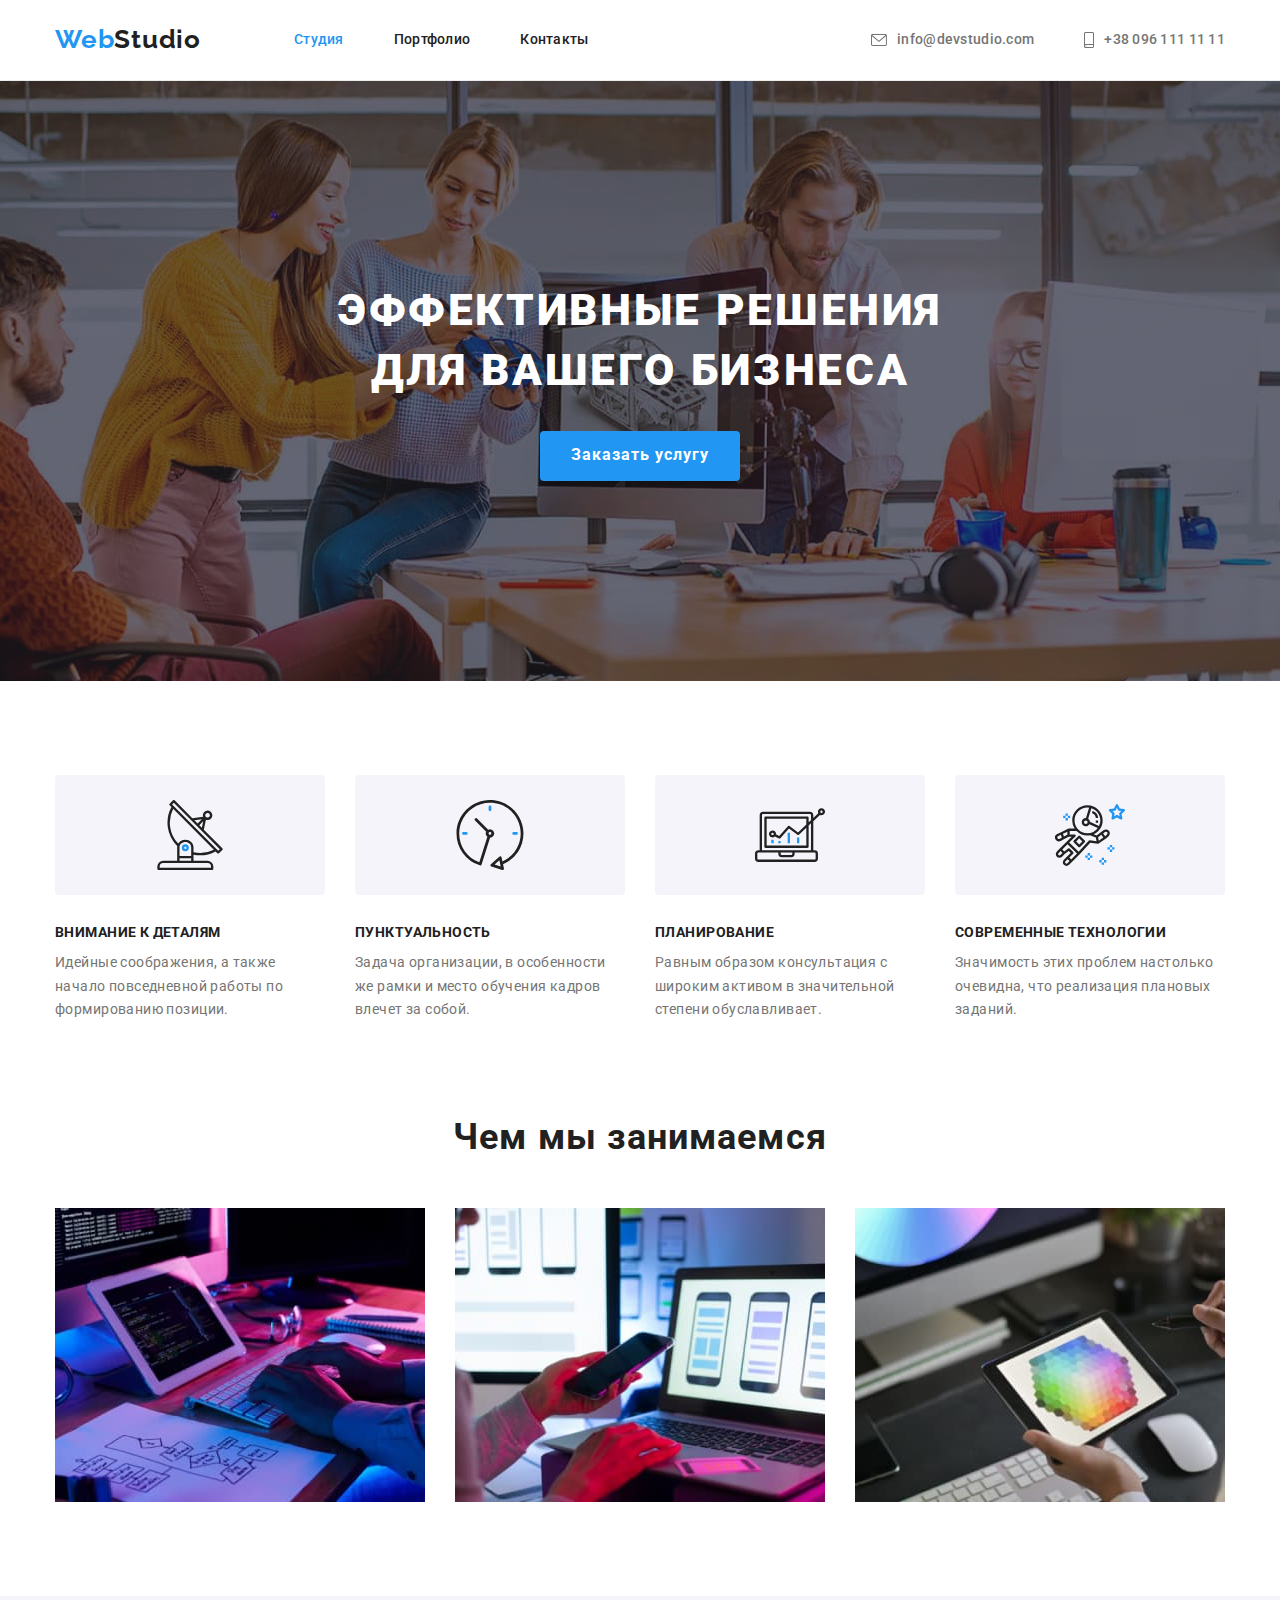
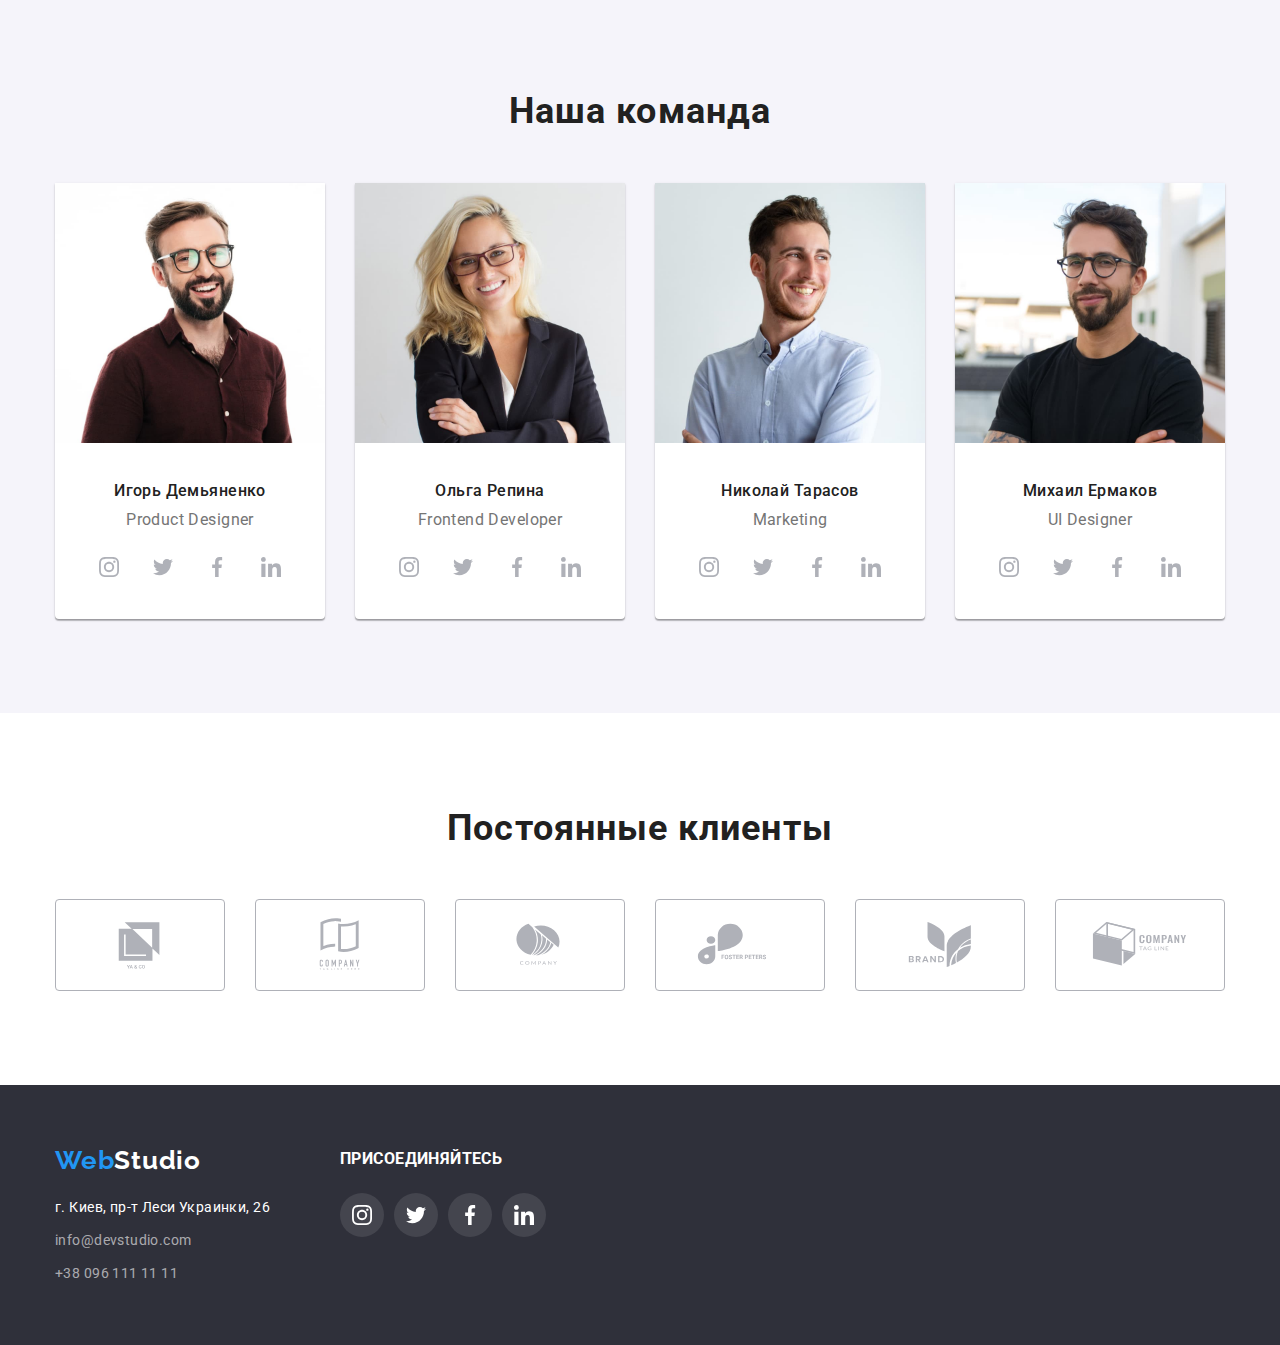
==== index.html @ bc3c6895 "Добавляет файлы ДЗ4" ====
<!DOCTYPE html>
<html lang="ru">
<head>
    <meta charset="UTF-8">
    <meta http-equiv="X-UA-Compatible" content="IE=edge">
    <meta name="viewport" content="width=device-width, initial-scale=1.0">
    <title>Студия</title>
    <link rel="preconnect" href="https://fonts.gstatic.com">
    <link href="https://fonts.googleapis.com/css2?family=Raleway:wght@700&family=Roboto:wght@400;500;700;900&display=swap" rel="stylesheet">
    <link rel="stylesheet" href="https://cdnjs.cloudflare.com/ajax/libs/modern-normalize/1.0.0/modern-normalize.css">
    <link rel="stylesheet" href="./css/styles.css" />
</head>
<body>
<header class="header">   
    <div class="container">
        <nav class="navigation">
            <a class="logo" href="./index.html" lang="en"><span class="accent-logo">Web</span>Studio</a>
             <ul class="list site-nav">
            <li class="site-nav-item"><a class="link nav-item current" href="./index.html">Студия</a></li>
            <li class="site-nav-item"><a class="link nav-item" href="./portfolio.html">Портфолио</a></li>
            <li class="site-nav-item"><a class="link nav-item" href="">Контакты</a></li>
        </ul>
        </nav>
        <ul class="list contacts">
            <li class="contacts-item">
                <svg class="contacts-icon" width="16" height="12">
                    <use href="./images/icons.svg#icon-envelope"></use>
                </svg>
                <a class="link" href="mailto:info@devstudio.com">info@devstudio.com</a></li>
            <li class="contacts-item">
                <svg class="contacts-icon" width="10" height="16">
                    <use href="./images/icons.svg#icon-smartphone"></use>
                </svg>
                <a class="link" href="tel:+380961111111">+38 096 111 11 11</a></li>
        </ul>
    </div>
  
</header>
<main>
<section class="hero">
    <div class="container">
        <h1 class="hero-title">Эффективные решения для вашего бизнеса</h1>
        <button type="button" class="button">Заказать услугу</button>
    </div>
  </section>
<section class="section features">
    <div class="container">
        <h2 class="section-title hidden">Преимущества</h2>
    <ul class="list">
        <li class="features-list-item">
            <div class="feature-pic">
                <svg width="70" height="70">
                    <use href="./images/icons.svg#icon-antenna-1"></use>
        
                </svg>
                </div>
            <h3 class="title">Внимание к деталям</h3>
            <p class="description">Идейные соображения, а также начало повседневной работы по формированию позиции.</p>
        </li>
        <li class="features-list-item">
            <div class="feature-pic">
                <svg width="70" height="70">
                    <use href="./images/icons.svg#icon-clock-1"></use>
        
                </svg>
                </div>
            <h3 class="title">Пунктуальность</h3>
            <p class="description">Задача организации, в особенности же рамки и место обучения кадров влечет за собой.</p>
        </li>
        <li class="features-list-item">
            <div class="feature-pic">
                <svg width="70" height="70">
                    <use href="./images/icons.svg#icon-diagram-1"></use>
        
                </svg>
                </div>
            <h3 class="title">Планирование</h3>
            <p class="description">Равным образом консультация с широким активом в значительной степени обуславливает.</p>
        </li>
        <li class="features-list-item">
            <div class="feature-pic">
                <svg width="70" height="70">
                    <use href="./images/icons.svg#icon-astronaut-1"></use>
        
                </svg>
                </div>
            <h3 class="title">Современные технологии</h3>
            <p class="description">Значимость этих проблем настолько очевидна, что реализация плановых заданий.</p>
        </li>
    </ul>
    </div>
</section>
<section class="section work">
   <div class="container">
    <h2 class="section-title centered">Чем мы занимаемся</h2>
    <ul class="list">
        <li class="list-item"><img class="working-pic" src="./images/img1.jpg" alt="Рабочий процесс" width="370" height="294"></li>
        <li class="list-item"><img class="working-pic" src="./images/img2.jpg" alt="Рабочий процесс" width="370" height="294"></li>
        <li class="list-item"><img class="working-pic" src="./images/img3.jpg" alt="Рабочий процесс" width="370" height="294"></li>
    </ul>
   </div>
</section>
<section class="section team">
    <div class="container">
        <h2 class="section-title centered">Наша команда</h2>
    <ul class="list team-items">
        <li class="team-item">
            <img class="team-item-pic" src="./images/our-team/ihor-demyanenko.jpg" alt="фото сотрудника" width="270" height="260"> 
            <h3 class="title">Игорь Демьяненко</h3>
            <p class="specialty" lang="en">Product Designer</p> 
            <div class="social-links">
                <a class="link social-link" href="" target="_blank" rel="noopener, noreferer">
                   <svg class="social-icon" width="20" height="20">
                       <use href="./images/icons.svg#icon-instagram-2"></use>
                   </svg>
                </a>
                <a class="link social-link" href="" target="_blank" rel="noopener, noreferer">
                    <svg class="social-icon" width="20" height="20">
                        <use href="./images/icons.svg#icon-twitter-1"></use>
                    </svg>
                 </a>
                 <a class="link social-link" href="" target="_blank" rel="noopener, noreferer">
                    <svg class="social-icon" width="20" height="20">
                        <use href="./images/icons.svg#icon-facebook-1"></use>
                    </svg>
                 </a>
                 <a class="link social-link" href="" target="_blank" rel="noopener, noreferer">
                    <svg class="social-icon" width="20" height="20">
                        <use href="./images/icons.svg#icon-linkedin-1"></use>
                    </svg>
                 </a>
            </div>
        </li>
        <li class="team-item">
            <img class="team-item-pic" src="./images/our-team/olga-repina.jpg" alt="фото сотрудника" width="270" height="260"> 
            <h3 class="title">Ольга Репина</h3> 
            <p class="specialty" lang="en">Frontend Developer</p> 
            <div class="social-links">
                <a class="link social-link" href="" target="_blank" rel="noopener, noreferer">
                   <svg class="social-icon" width="20" height="20">
                       <use href="./images/icons.svg#icon-instagram-2"></use>
                   </svg>
                </a>
                <a class="link social-link" href="" target="_blank" rel="noopener, noreferer">
                    <svg class="social-icon" width="20" height="20">
                        <use href="./images/icons.svg#icon-twitter-1"></use>
                    </svg>
                 </a>
                 <a class="link social-link" href="" target="_blank" rel="noopener, noreferer">
                    <svg class="social-icon" width="20" height="20">
                        <use href="./images/icons.svg#icon-facebook-1"></use>
                    </svg>
                 </a>
                 <a class="link social-link" href="" target="_blank" rel="noopener, noreferer">
                    <svg class="social-icon" width="20" height="20">
                        <use href="./images/icons.svg#icon-linkedin-1"></use>
                    </svg>
                 </a>
            </div>
        </li>
        <li class="team-item">
            <img class="team-item-pic" src="./images/our-team/nikolay-tarasov.jpg" alt="фото сотрудника" width="270" height="260">
            <h3 class="title">Николай Тарасов</h3>
            <p class="specialty" lang="en">Marketing</p> 
            <div class="social-links">
                <a class="link social-link" href="" target="_blank" rel="noopener, noreferer">
                   <svg class="social-icon" width="20" height="20">
                       <use href="./images/icons.svg#icon-instagram-2"></use>
                   </svg>
                </a>
                <a class="link social-link" href="" target="_blank" rel="noopener, noreferer">
                    <svg class="social-icon" width="20" height="20">
                        <use href="./images/icons.svg#icon-twitter-1"></use>
                    </svg>
                 </a>
                 <a class="link social-link" href="" target="_blank" rel="noopener, noreferer">
                    <svg class="social-icon" width="20" height="20">
                        <use href="./images/icons.svg#icon-facebook-1"></use>
                    </svg>
                 </a>
                 <a class="link social-link" href="" target="_blank" rel="noopener, noreferer">
                    <svg class="social-icon" width="20" height="20">
                        <use href="./images/icons.svg#icon-linkedin-1"></use>
                    </svg>
                 </a>
            </div>
        </li>
        <li class="team-item">
            <img class="team-item-pic" src="./images/our-team/mihail-yermakov.jpg" alt="фото сотрудника" width="270">
            <h3 class="title">Михаил Ермаков</h3>
            <p class="specialty" lang="en">UI Designer</p> 
            <div class="social-links">
                <a class="link social-link" href="" target="_blank" rel="noopener, noreferer">
                   <svg class="social-icon" width="20" height="20">
                       <use href="./images/icons.svg#icon-instagram-2"></use>
                   </svg>
                </a>
                <a class="link social-link" href="" target="_blank" rel="noopener, noreferer">
                    <svg class="social-icon" width="20" height="20">
                        <use href="./images/icons.svg#icon-twitter-1"></use>
                    </svg>
                 </a>
                 <a class="link social-link" href="" target="_blank" rel="noopener, noreferer">
                    <svg class="social-icon" width="20" height="20">
                        <use href="./images/icons.svg#icon-facebook-1"></use>
                    </svg>
                 </a>
                 <a class="link social-link" href="" target="_blank" rel="noopener, noreferer">
                    <svg class="social-icon" width="20" height="20">
                        <use href="./images/icons.svg#icon-linkedin-1"></use>
                    </svg>
                 </a>
            </div>
        </li>
    </ul>
    </div>
</section>

<section class="section clients">
    <div class="container">
        <h2 class="section-title centered">Постоянные клиенты</h2>
        <ul class="list clients">
            <li class="client-list-item">
                <a class="link client-link" href="" target="_blank" rel="noopener, noreferer">
                    <svg class="client-icon" width="106" height="60">
                        <use href="./images/icons.svg#icon-Logo-1"></use>
                    </svg>
                </a>
            </li>
            <li class="client-list-item">
                <a class="link client-link" href="" target="_blank" rel="noopener, noreferer">
                    <svg class="client-icon"  width="106" height="60">
                        <use href="./images/icons.svg#icon-Logo-2"></use>
                    </svg>
                </a>
            </li>
            <li class="client-list-item">
                <a class="link client-link" href="" target="_blank" rel="noopener, noreferer">
                    <svg class="client-icon"  width="106" height="60">
                        <use href="./images/icons.svg#icon-Logo-3"></use>
                    </svg>
                </a>
            </li>
            <li class="client-list-item">
                <a class="link client-link" href="" target="_blank" rel="noopener, noreferer">
                    <svg class="client-icon"  width="106" height="60">
                        <use href="./images/icons.svg#icon-Logo-4"></use>
                    </svg>
                </a>
            </li>
            <li class="client-list-item">
                <a class="link client-link" href="" target="_blank" rel="noopener, noreferer">
                    <svg class="client-icon"  width="106" height="60">
                        <use href="./images/icons.svg#icon-Logo-5"></use>
                    </svg>
                </a>
            </li>
            <li class="client-list-item">
                <a class="link client-link" href="" target="_blank" rel="noopener, noreferer">
                    <svg class="client-icon"  width="106" height="60">
                        <use href="./images/icons.svg#icon-Logo-6"></use>
                    </svg>
                </a>
            </li>

        </ul>

    </div>
</section>

</main>
<footer class="footer">
    
<div class="container">
    <div class="footer-flex">
    <div class="footer-contacts">
        <a class="logo alt-logo" href="./index.html" lang="en"><span class="accent-logo">Web</span>Studio</a>
    <address class="adress">
           
    <ul class="list">
        <li class="list-item">г. Киев, пр-т Леси Украинки, 26</li>
        <li class="transp list-item"><a class="link" href="mailto:info@devstudio.com">info@devstudio.com</a></li>
        <li class="transp list-item"><a class="link" href="tel:+380961111111">+38 096 111 11 11</a></li>
    </ul>

    </address>
</div>
<div class="add">
  <h3 class="title">присоединяйтесь</h3> 
  <div class="social-links">
  <a class="link social-link" href="" target="_blank" rel="noopener, noreferer">
    <svg class="social-icon" width="20" height="20">
        <use href="./images/icons.svg#icon-instagram-2"></use>
    </svg>
 </a>
 <a class="link social-link" href="" target="_blank" rel="noopener, noreferer">
     <svg class="social-icon" width="20" height="20">
         <use href="./images/icons.svg#icon-twitter-1"></use>
     </svg>
  </a>
  <a class="link social-link" href="" target="_blank" rel="noopener, noreferer">
     <svg class="social-icon" width="20" height="20">
         <use href="./images/icons.svg#icon-facebook-1"></use>
     </svg>
  </a>
  <a class="link social-link" href="" target="_blank" rel="noopener, noreferer">
     <svg class="social-icon" width="20" height="20">
         <use href="./images/icons.svg#icon-linkedin-1"></use>
     </svg>
  </a> 
  </div>
</div>
</div>
</div>
   
</footer>
</body>
</html>
---- css/styles.css ----
:root {
  --main-text-color: #757575;
  --title-color: #212121;
  --accent-color: #2196f3;
  --alt-title-color: #ffffff;
  --alt-text-color: #ffffff;
  --transp-text-color: rgba(255, 255, 255, 0.6);

  --background-color: #ffffff;
  --second-background-color: #f5f4fa;
  --dark-background-color: #2f303a;
  --logo-color: #afb1b8;

  --main-font: "Roboto", sans-serif;
  --logo-font: "Raleway", sans-serif;
}

html {
  box-sizing: border-box;
}

*,
*::before,
*::after {
  box-sizing: inherit;
}

body {
  background: var(--background-color);
  font-family: var(--main-font);
  font-size: 14px;
  line-height: 1.71;
  letter-spacing: 0.03em;
  color: var(--main-text-color);
}

h1,
h2,
h3,
h4,
h5,
h6 {
  margin: 0;
  margin: 0;
}
ul {
  margin: 0;
  padding: 0;
}

p {
  padding: 0;
  margin: 0;
}

.link,
.logo {
  color: inherit;
  text-decoration: none;
}

.link:hover,
.link:focus {
  color: var(--accent-color);
}

.list {
  list-style: none;
}

.adress {
  font-style: inherit;
}

.container {
  width: 1200px;
  padding-left: 15px;
  padding-right: 15px;
  margin-left: auto;
  margin-right: auto;
}

.header .container {
  display: flex;
  align-items: center;
}

.navigation {
  display: flex;
  align-items: center;
}

.site-nav .site-nav-item:not(:last-child) {
  margin-right: 50px;
}

.contacts .contacts-item:not(:last-child) {
  margin-right: 50px;
}

.contacts .link {
  display: block;
  padding-top: 32px;
  padding-bottom: 32px;
}

.contacts-item {
  display: flex;
  align-items: center;
}
.contacts-item:hover,
.contacts-item:focus {
  color: var(--accent-color);
}

.contacts-icon {
  margin-right: 10px;
  fill: currentColor;
}

.list.site-nav {
  display: flex;
}

.nav-item {
  display: block;
  padding-top: 32px;
  padding-bottom: 32px;
  font-weight: 500;
  line-height: 1.14;
  letter-spacing: 0.02em;
  color: var(--title-color);
}

.current {
  color: var(--accent-color);
}

.header .contacts {
  display: flex;
  margin-left: auto;
  font-weight: 500;
  line-height: 1.14;
  letter-spacing: 0.02em;
}

.header {
  border-bottom: 1px solid #ececec;
}
/* LOGO */

.logo {
  font-family: var(--logo-font);
  font-weight: 700;
  font-size: 26px;
  line-height: 1.19;
  letter-spacing: 0.03em;
  color: var(--title-color);
}

.alt-logo {
  color: var(--alt-title-color);
}

.accent-logo {
  color: var(--accent-color);
}

.header .logo {
  margin-right: 93px;
  padding-top: 24px;
  padding-bottom: 25px;
}

/* HERO */
.hero {
  display: flex;
  justify-content: center;
  align-items: center;
  margin-right: auto;
  margin-left: auto;
  padding-top: 200px;
  padding-bottom: 200px;
  max-width: 1600px;
  background-color: var(--dark-background-color);
  background-image: linear-gradient(
      rgba(47, 48, 58, 0.4),
      rgba(47, 48, 58, 0.4)
    ),
    url(../images/hero.jpg);
  background-size: cover;
  background-position: center;
}
.hero .container {
  text-align: center;
}

.hero-title {
  font-weight: 900;
  font-size: 44px;
  line-height: 1.36;
  text-align: center;
  letter-spacing: 0.06em;
  text-transform: uppercase;

  color: var(--alt-title-color);

  width: 696px;
  margin-left: auto;
  margin-right: auto;
  margin-bottom: 30px;
}

.button {
  cursor: pointer;
  border-radius: 4px;
  border: none;
}

.hero .button {
  font-weight: 700;
  font-size: 16px;
  line-height: 1.9;

  text-align: center;
  letter-spacing: 0.06em;
  color: var(--alt-text-color);

  background: var(--accent-color);
  width: 200px;
  height: 50px;
  box-shadow: 0px 4px 4px rgba(0, 0, 0, 0.15);
}

/* section */

.section {
  padding-top: 94px;
  padding-bottom: 94px;
}

.section.features {
  padding-bottom: 0;
}

.section-title {
  font-size: 36px;
  line-height: 1.17;
  text-align: center;
  letter-spacing: 0.03em;

  color: var(--title-color);
}

.section-title.centered {
  text-align: center;
  margin-bottom: 50px;
}
/* features */

.features .list {
  display: flex;
}

.features-list-item {
  width: 270px;
}

.features-list-item:not(:last-child) {
  margin-right: 30px;
}

.feature-pic {
  display: flex;
  align-items: center;
  justify-content: center;
  margin-bottom: 30px;
  height: 120px;
  background: var(--second-background-color);
  border-radius: 4px;
}

.features .title {
  font-size: 14px;
  line-height: 1.14;
  text-transform: uppercase;
  color: var(--title-color);
  margin-bottom: 10px;
}

.hidden {
  position: absolute !important;
  clip: rect(1px 1px 1px 1px);
  clip: rect(1px, 1px, 1px, 1px);
  padding: 0 !important;
  border: 0 !important;
  height: 1px !important;
  width: 1px !important;
  overflow: hidden;
}

/* work */
.work .list {
  display: flex;
}

.work .list-item:not(:last-child) {
  margin-right: 30px;
}

.working-pic {
  display: block;
}

/* team */

.list.team-items {
  display: flex;
}

.team {
  background-color: var(--second-background-color);
}
.team-item {
  padding-bottom: 30px;
  background-color: var(--background-color);
  box-shadow: 0px 1px 3px rgba(0, 0, 0, 0.12), 0px 1px 1px rgba(0, 0, 0, 0.14),
    0px 2px 1px rgba(0, 0, 0, 0.2);
  border-radius: 0px 0px 4px 4px;
}

.team-item:not(:last-child) {
  margin-right: 30px;
}

.team-items .title {
  font-weight: 500;
  font-size: 16px;
  line-height: 1.19;
  text-align: center;
  color: var(--title-color);
  margin-bottom: 10px;
}
.team-item .team-item-pic {
  margin-bottom: 30px;
}

.specialty {
  font-size: 16px;
  line-height: 1.19;
  text-align: center;
  margin-bottom: 16px;
}

.social-links {
  display: flex;
  justify-content: center;
}

.social-link {
  display: flex;
  align-items: center;
  justify-content: center;
  width: 44px;
  height: 44px;
  border-radius: 50%;
  color: var(--logo-color);
}

.social-link:not(:last-child) {
  margin-right: 10px;
}

.social-link:hover,
.social-link:focus {
  background-color: var(--accent-color);
  color: var(--alt-text-color);
}

.social-icon {
  fill: currentColor;
}

/* clients */

.clients {
  display: flex;
}

.client-link {
  display: flex;
  justify-content: center;
  align-items: center;
  width: 170px;
  height: 92px;
  border: 1px solid var(--logo-color);
  border-radius: 4px;
  color: var(--logo-color);
}

.client-link:hover,
.client-link:focus {
  border-color: var(--accent-color);
}

.client-list-item:not(:last-child) {
  margin-right: 30px;
}

.client-icon {
  fill: currentColor;
}

/* portfolio */

.portfolio-menu {
  display: flex;
  justify-content: center;
  margin-bottom: 50px;
}

.portfolio .button {
  padding: 6px 22px;

  font-weight: 500;
  font-size: 16px;
  line-height: 1.62;
  text-align: center;
  letter-spacing: 0.03em;
  color: var(--title-color);

  background: var(--second-background-color);
  border-width: 0px;
  box-shadow: none;
}

.portfolio-menu-item:not(:last-child) {
  margin-right: 8px;
}

.portfolio .button:hover,
.portfolio .button:focus {
  color: var(--alt-text-color);
  background: var(--accent-color);
  box-shadow: 0px 3px 1px rgba(0, 0, 0, 0.1), 0px 1px 2px rgba(0, 0, 0, 0.08),
    0px 2px 2px rgba(0, 0, 0, 0.12);
  border-radius: 4px;
}

.list.portfolio-items {
  display: flex;
  flex-wrap: wrap;
}

.portfolio-item {
  margin-right: 30px;
  margin-bottom: 30px;
}

.portfolio-item:hover,
.portfolio-item:focus {
  box-shadow: 0px 1px 1px rgba(0, 0, 0, 0.12), 0px 4px 4px rgba(0, 0, 0, 0.06),
    1px 4px 6px rgba(0, 0, 0, 0.16);
}

.caption {
  padding: 20px 24px;
  border: 1px solid #eeeeee;
  border-top: transparent;
}

.portfolio-item:nth-child(3n) {
  margin-right: 0px;
}

.portfolio-item:nth-last-child(-n + 3) {
  margin-bottom: 0;
}

.portfolio-img {
  display: block;
}

.portfolio-items .title {
  display: block;
  margin-bottom: 4px;
  font-weight: 700;
  font-size: 18px;
  line-height: 2;
  letter-spacing: 0.06em;
  color: var(--title-color);
}

.portfolio-items .category {
  display: block;
  font-size: 16px;
  line-height: 1.87;
  color: var(--main-text-color);
}

/* footer */

.footer {
  background-color: var(--dark-background-color);
  padding-top: 60px;
  padding-bottom: 60px;
}
.footer .list {
  color: var(--alt-text-color);
}
.footer .logo {
  display: block;
  margin-bottom: 20px;
}

.footer .list-item {
  display: block;
}

.footer .list-item:not(:last-child) {
  margin-bottom: 9px;
}

.transp {
  color: var(--transp-text-color);
}

.footer-flex {
  display: flex;
}

.footer-contacts {
  margin-right: 70px;
}

.footer .title {
  text-transform: uppercase;
  color: var(--alt-title-color);
  margin-bottom: 20px;
}

.footer .social-link {
  background-color: rgba(255, 255, 255, 0.1);
  color: var(--alt-text-color);
}

.footer .social-link:hover {
  background-color: var(--accent-color);
}
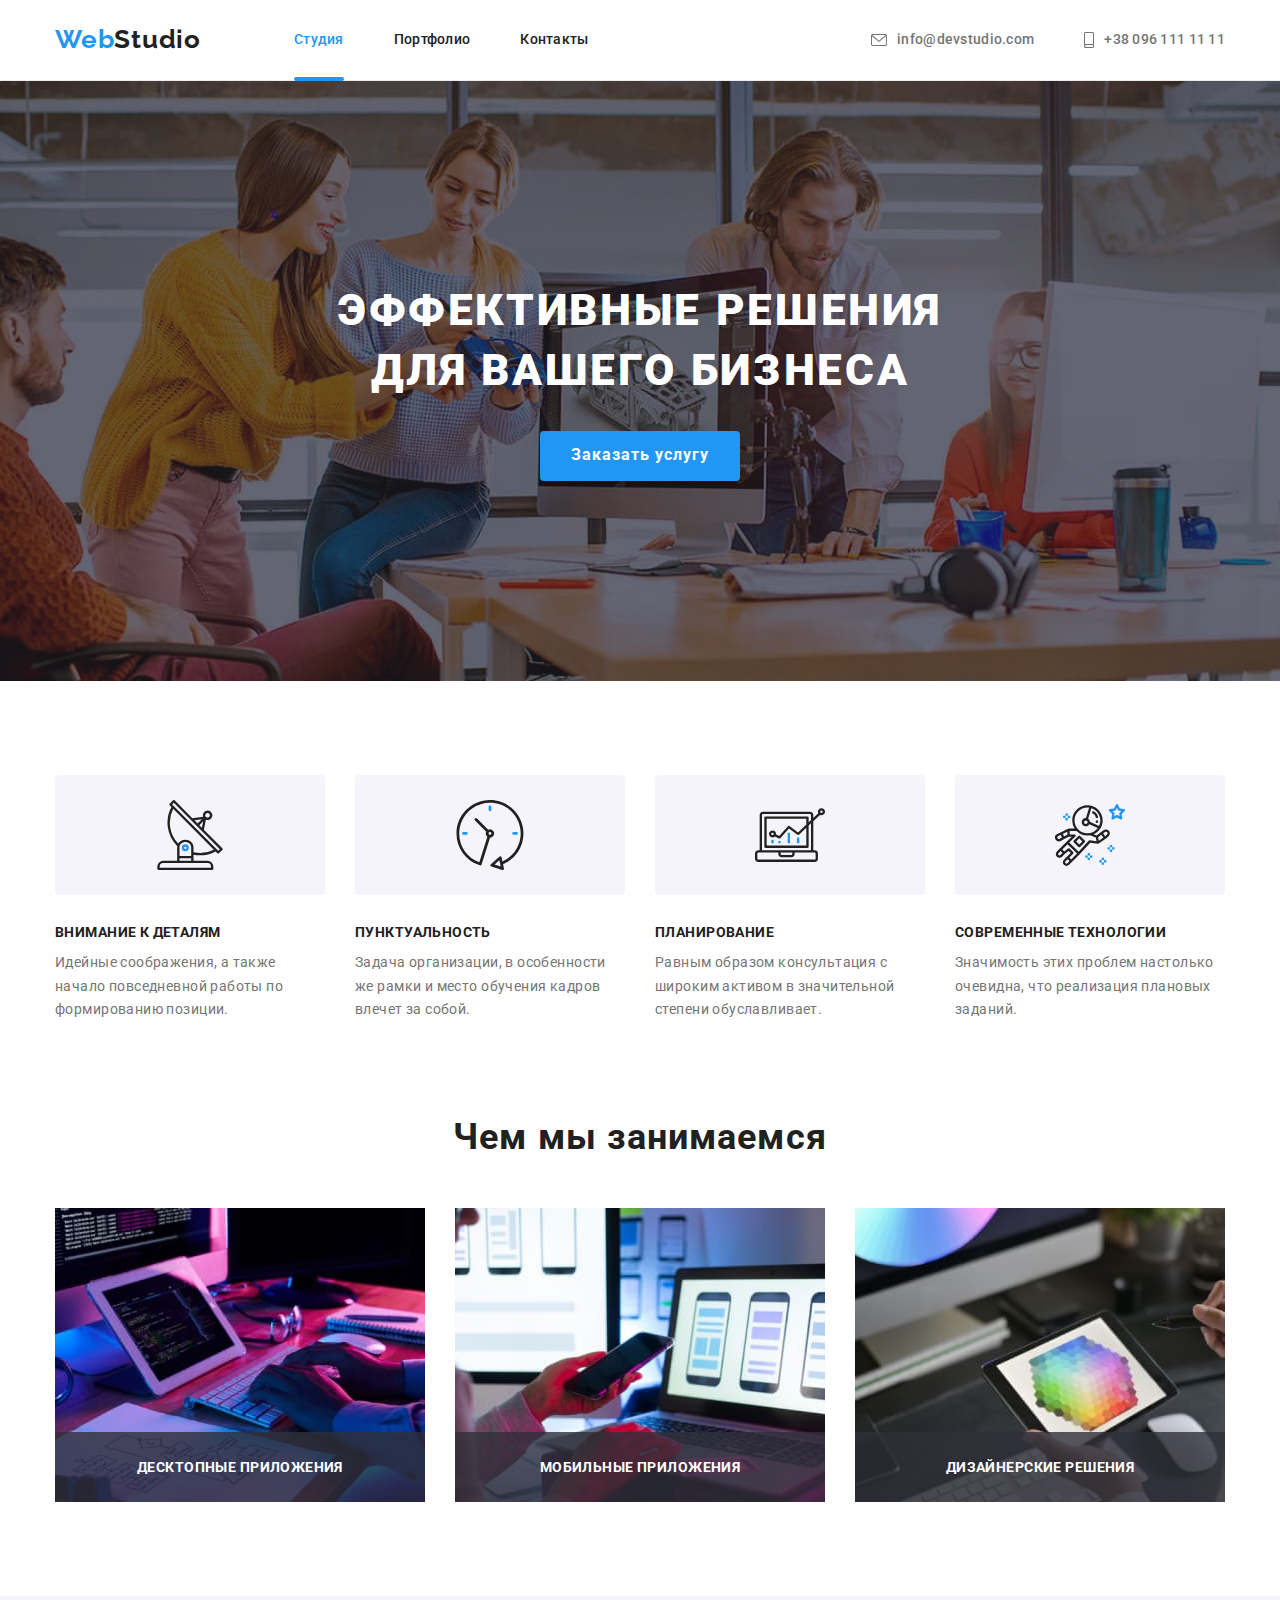
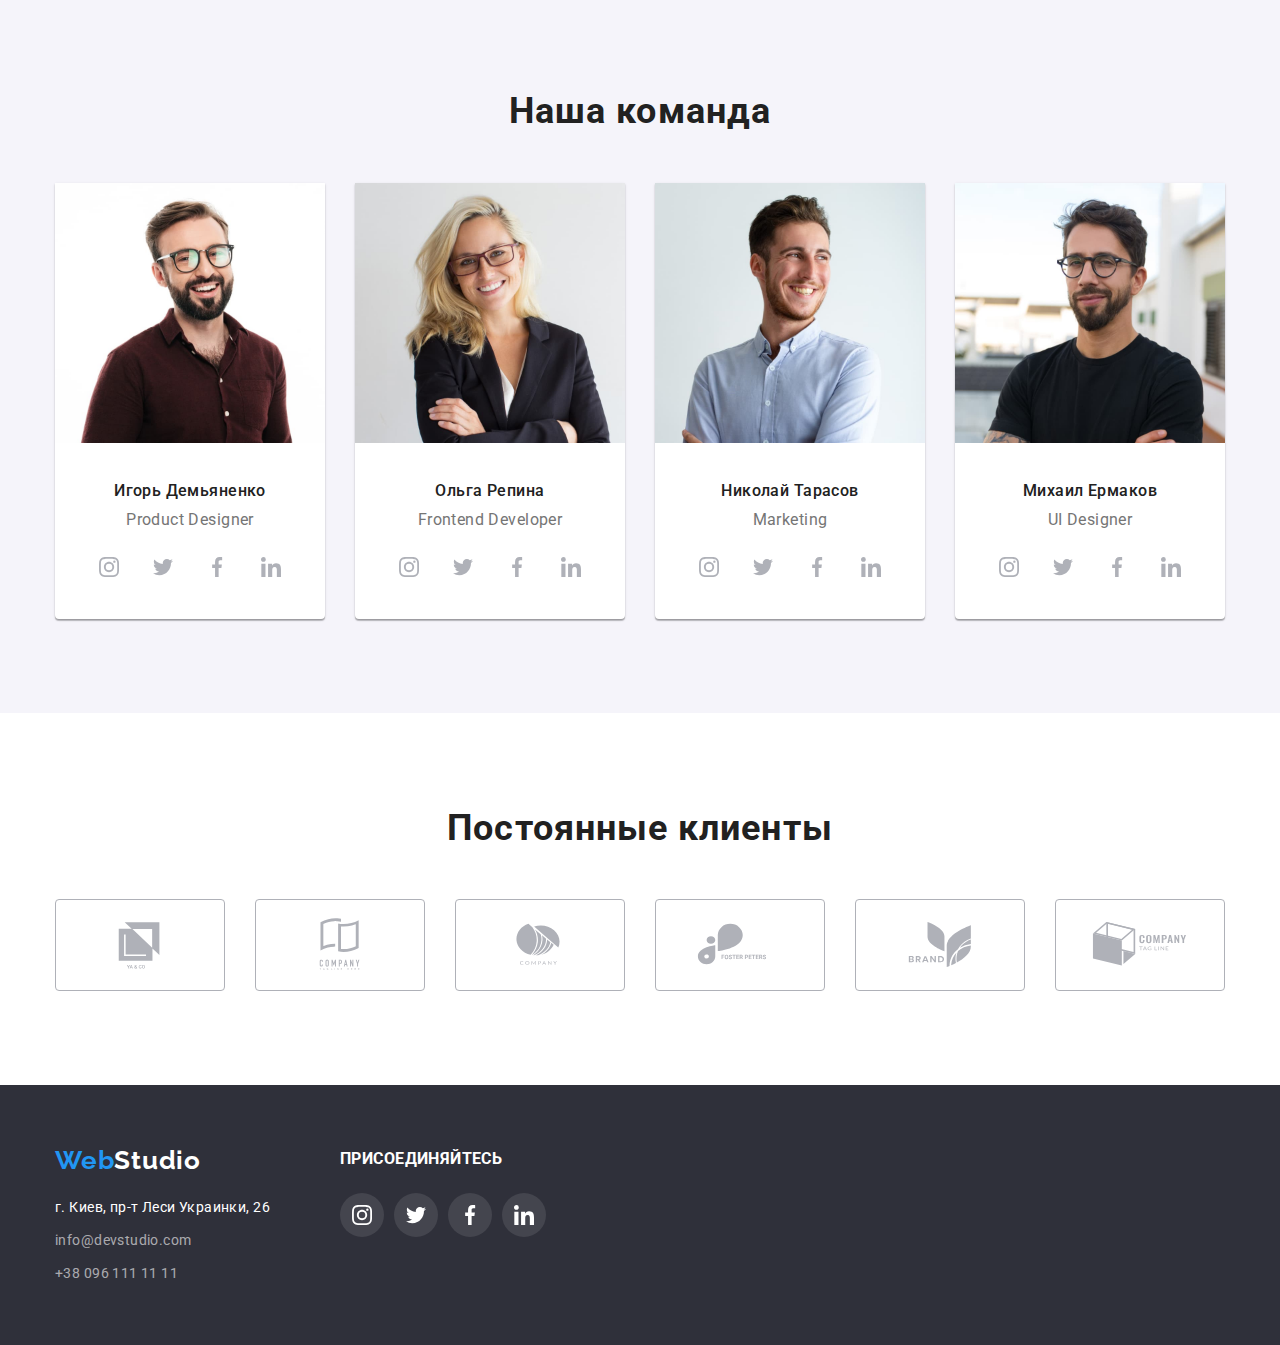
==== commit a8f1a716: "Добавляет позиционирование, переходы" ====
--- a/index.html
+++ b/index.html
@@ -40,7 +40,17 @@
 <section class="hero">
     <div class="container">
         <h1 class="hero-title">Эффективные решения для вашего бизнеса</h1>
-        <button type="button" class="button">Заказать услугу</button>
+        <button type="button" class="button" data-modal-open>Заказать услугу</button>
+    </div>
+    <div class="backdrop is-hidden" data-modal>
+        <div class="modal">
+            <button class="modal-close" data-modal-close>
+                <svg class="cross" width="11" height="11">
+                    <use href="./images/icons.svg#icon-cross"></use>
+                </svg>
+            </button>
+        </div>
+        
     </div>
   </section>
 <section class="section features">
@@ -94,9 +104,18 @@
    <div class="container">
     <h2 class="section-title centered">Чем мы занимаемся</h2>
     <ul class="list">
-        <li class="list-item"><img class="working-pic" src="./images/img1.jpg" alt="Рабочий процесс" width="370" height="294"></li>
-        <li class="list-item"><img class="working-pic" src="./images/img2.jpg" alt="Рабочий процесс" width="370" height="294"></li>
-        <li class="list-item"><img class="working-pic" src="./images/img3.jpg" alt="Рабочий процесс" width="370" height="294"></li>
+        <li class="list-item work-card">
+            <img class="working-pic" src="./images/img1.jpg" alt="Рабочий процесс" width="370" height="294">
+            <div class="overlay-work"><h3 class="work-description">Десктопные приложения</h3></div>
+        </li>
+        <li class="list-item work-card">
+            <img class="working-pic" src="./images/img2.jpg" alt="Рабочий процесс" width="370" height="294">
+            <div class="overlay-work"><h3 class="work-description">Мобильные приложения</h3></div>
+        </li>
+        <li class="list-item work-card">
+            <img class="working-pic" src="./images/img3.jpg" alt="Рабочий процесс" width="370" height="294">
+            <div class="overlay-work"><h3 class="work-description">Дизайнерские решения</h3></div>
+        </li>
     </ul>
    </div>
 </section>
@@ -314,5 +333,6 @@
 </div>
    
 </footer>
+<script src="./js/modal.js"></script>
 </body>
 </html>--- a/css/styles.css
+++ b/css/styles.css
@@ -59,6 +59,10 @@
   text-decoration: none;
 }
 
+.link {
+  transition: color 250ms cubic-bezier(0.4, 0, 0.2, 1);
+}
+
 .link:hover,
 .link:focus {
   color: var(--accent-color);
@@ -107,6 +111,7 @@
 .contacts-item {
   display: flex;
   align-items: center;
+  transition: color 250ms cubic-bezier(0.4, 0, 0.2, 1);
 }
 .contacts-item:hover,
 .contacts-item:focus {
@@ -134,6 +139,18 @@
 
 .current {
   color: var(--accent-color);
+  position: relative;
+}
+
+.current::after {
+  content: "";
+  display: block;
+  position: absolute;
+  bottom: -1.1px;
+  background-color: var(--accent-color);
+  width: 100%;
+  height: 4px;
+  border-radius: 2px;
 }
 
 .header .contacts {
@@ -311,8 +328,30 @@
 .working-pic {
   display: block;
 }
-
-/* team */
+.work-card {
+  position: relative;
+}
+.overlay-work {
+  position: absolute;
+  display: flex;
+  align-items: center;
+  justify-content: center;
+  bottom: 0;
+  width: 100%;
+  height: 70px;
+
+  /* text-align: center; */
+  background-color: rgba(47, 48, 58, 0.8);
+  color: var(--alt-title-color);
+}
+
+.work-description {
+  font-size: 14px;
+  line-height: 1.14;
+  text-transform: uppercase;
+}
+
+/* team*/
 
 .list.team-items {
   display: flex;
@@ -365,6 +404,8 @@
   height: 44px;
   border-radius: 50%;
   color: var(--logo-color);
+  transition: color 250ms cubic-bezier(0.4, 0, 0.2, 1),
+    background-color 250ms cubic-bezier(0.4, 0, 0.2, 1);
 }
 
 .social-link:not(:last-child) {
@@ -432,6 +473,9 @@
   background: var(--second-background-color);
   border-width: 0px;
   box-shadow: none;
+  transition-property: color, background-color, box-shadow;
+  transition-duration: 250ms;
+  transition-timing-function: cubic-bezier(0.4, 0, 0.2, 1);
 }
 
 .portfolio-menu-item:not(:last-child) {
@@ -455,6 +499,7 @@
 .portfolio-item {
   margin-right: 30px;
   margin-bottom: 30px;
+  transition: box-shadow 250ms cubic-bezier(0.4, 0, 0.2, 1);
 }
 
 .portfolio-item:hover,
@@ -498,6 +543,36 @@
   color: var(--main-text-color);
 }
 
+.portfolio-thumb {
+  position: relative;
+  overflow: hidden;
+}
+
+.portfolio-overlay {
+  position: absolute;
+  top: 0;
+  width: 100%;
+  height: 100%;
+  padding: 63px 24px;
+  background-color: var(--accent-color);
+
+  transform: translatey(100%);
+  transition-property: transform;
+  transition-duration: 250ms;
+  transition-timing-function: cubic-bezier(0.4, 0, 0.2, 1);
+}
+
+.overlay-description {
+  font-size: 18px;
+  line-height: 1, 56;
+  color: var(--alt-text-color);
+}
+
+.portfolio-item-link:hover .portfolio-overlay,
+.portfolio-item-link:focus .portfolio-overlay {
+  transform: translatey(0);
+}
+
 /* footer */
 
 .footer {
@@ -547,3 +622,58 @@
 .footer .social-link:hover {
   background-color: var(--accent-color);
 }
+
+/* Modal */
+
+.backdrop {
+  position: fixed;
+  top: 0;
+  left: 0;
+  width: 100%;
+  height: 100%;
+  background-color: rgba(0, 0, 0, 0.2);
+
+  transition-property: opacity, visibility;
+  transition-duration: 250ms;
+  transition-timing-function: cubic-bezier(0.4, 0, 0.2, 1);
+}
+
+.modal {
+  position: absolute;
+  top: 50%;
+  left: 50%;
+  width: 528px;
+  height: 581px;
+
+  background: var(--background-color);
+  box-shadow: 0px 1px 3px rgba(0, 0, 0, 0.12), 0px 1px 1px rgba(0, 0, 0, 0.14),
+    0px 2px 1px rgba(0, 0, 0, 0.2);
+  border-radius: 4px;
+  transform: translate(-50%, -50%) scale(1);
+
+  transition-property: transform, visibility, opacity;
+  transition-duration: 250ms;
+  transition-timing-function: cubic-bezier(0.4, 0, 0.2, 1);
+}
+
+.backdrop.is-hidden {
+  visibility: hidden;
+  opacity: 0;
+  pointer-events: none;
+}
+
+.backdrop.is-hidden .modal {
+  transform: translate(-50%, -50%) scale(0.5);
+}
+
+.modal-close {
+  position: absolute;
+  top: 8px;
+  right: 8px;
+  padding: 0;
+  width: 30px;
+  height: 30px;
+  border-radius: 50%;
+  background-color: var(--background-color);
+  border: 1px solid rgba(0, 0, 0, 0.1);
+}
